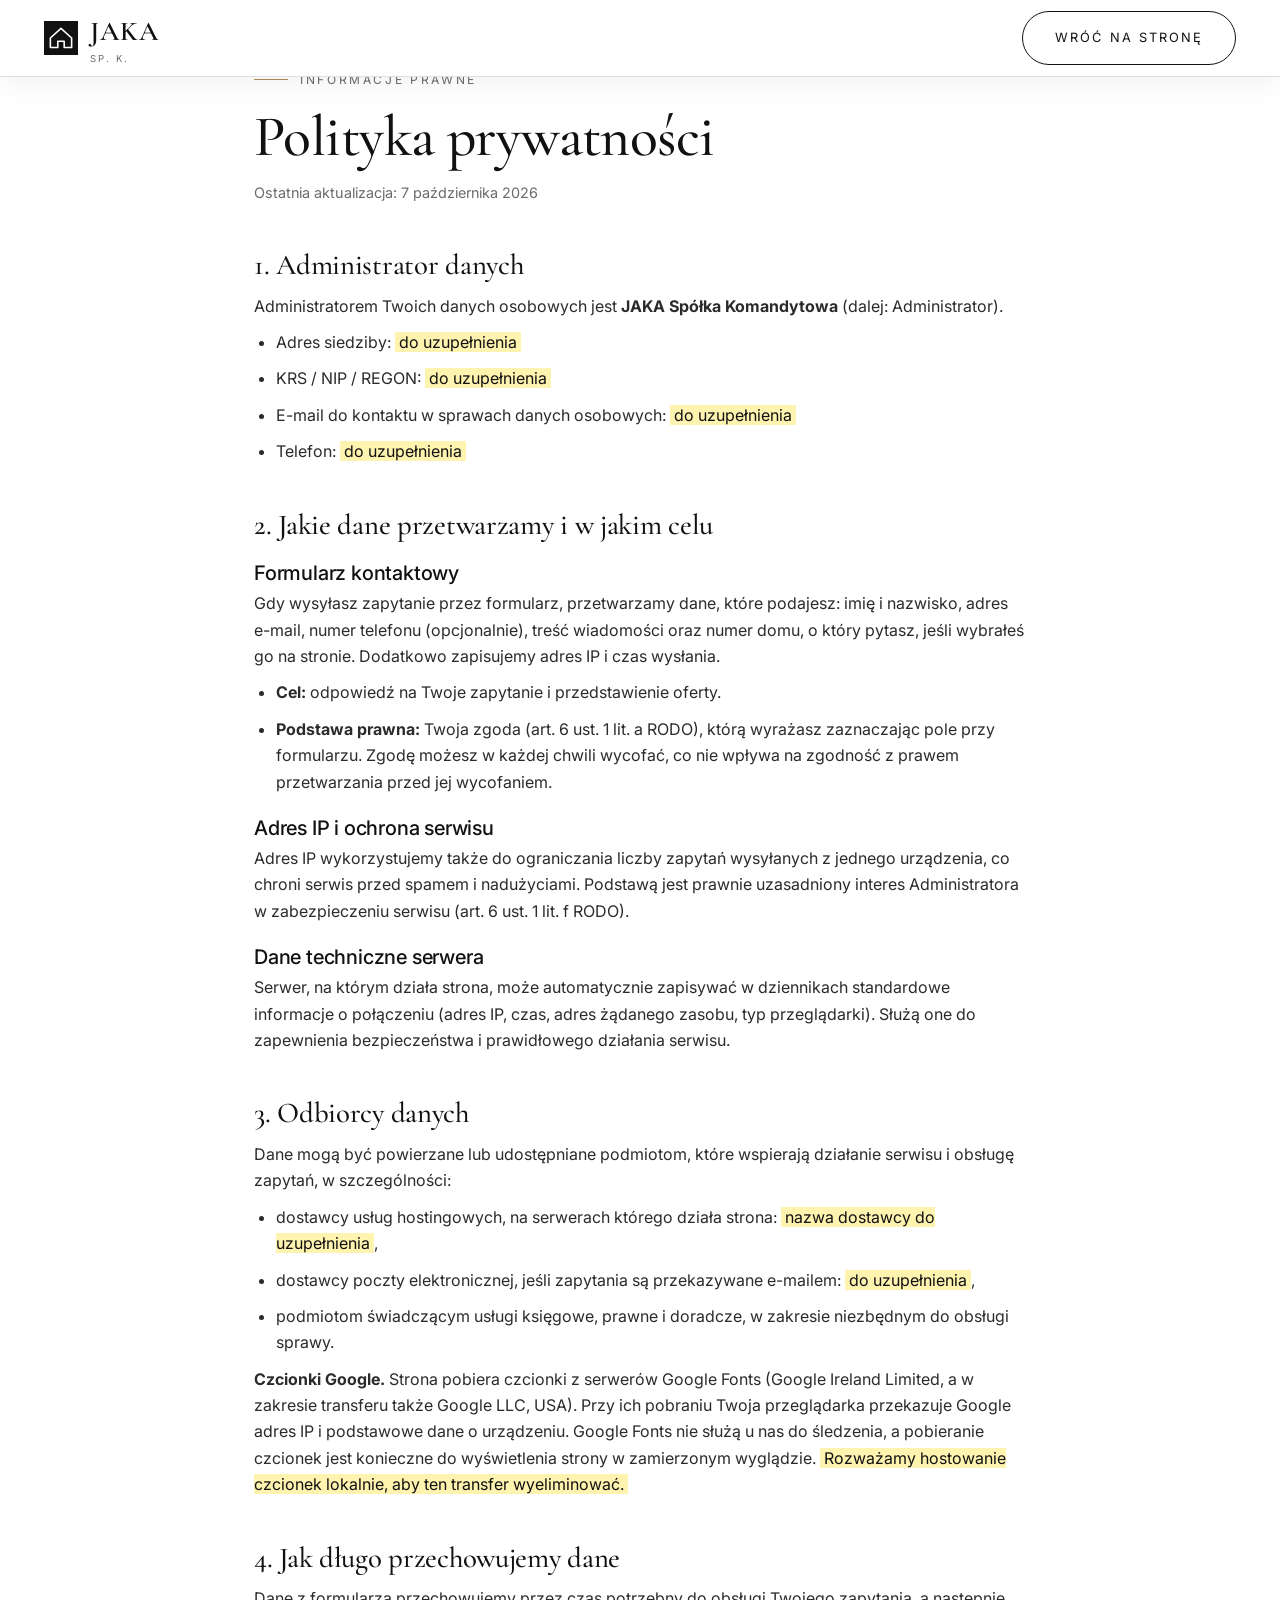
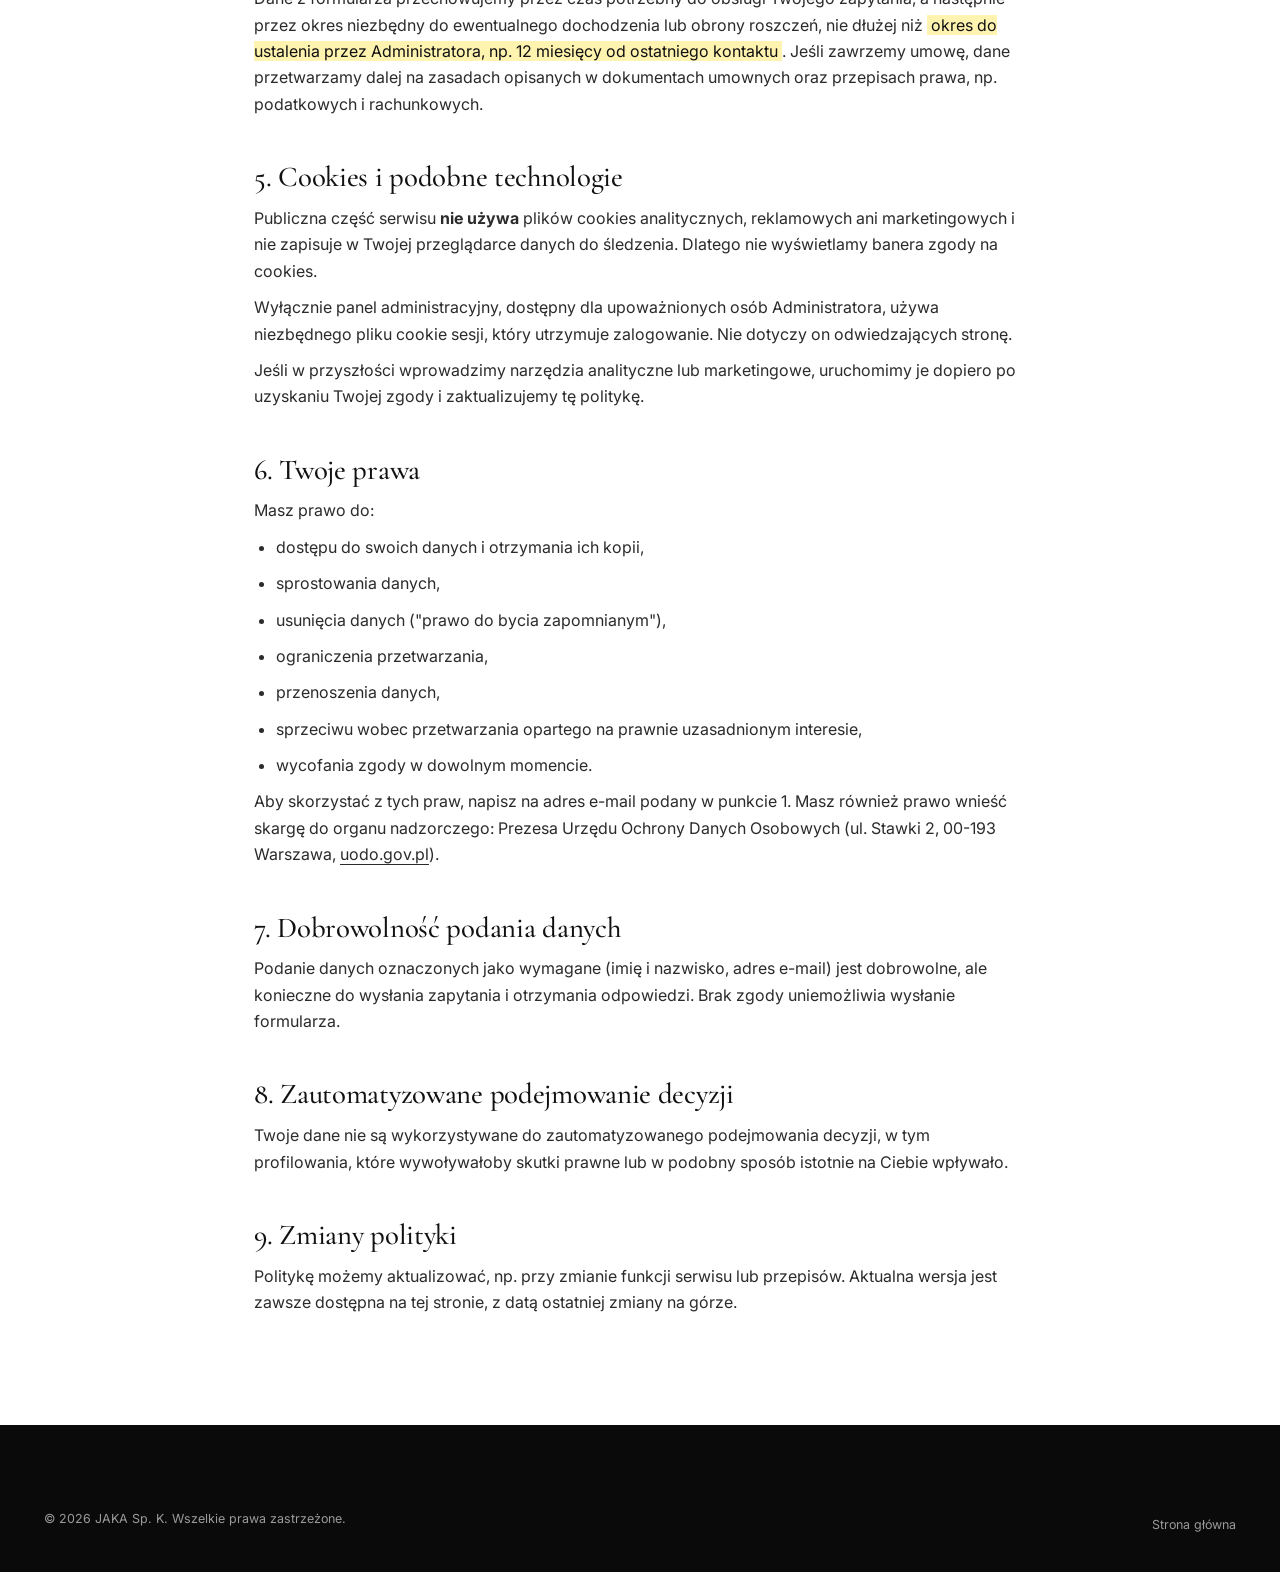
==== polityka-prywatnosci.html @ b1514dec "Wersja pokazowa strony JAKA Sp. K. Statyczna kopia strony z przykladowymi danymi do podgladu na GitH" ====
<!doctype html>
<html lang="pl">
<head>
<meta charset="utf-8">
<meta name="viewport" content="width=device-width,initial-scale=1">
<title>Polityka prywatności | JAKA Sp. K.</title>
<meta name="description" content="Polityka prywatności serwisu JAKA Sp. K.: administrator danych, cele przetwarzania, cookies i prawa osób, których dane dotyczą.">
<meta name="robots" content="noindex,nofollow">
<link rel="icon" href="favicon.ico" sizes="any">
<link rel="icon" href="favicon.svg" type="image/svg+xml">
<link rel="apple-touch-icon" href="apple-touch-icon.png">
<link rel="preconnect" href="https://fonts.googleapis.com">
<link rel="preconnect" href="https://fonts.gstatic.com" crossorigin>
<link rel="stylesheet" href="https://fonts.googleapis.com/css2?family=Cormorant+Garamond:wght@500;600&family=Inter:wght@400;500&display=swap" media="print" onload="this.media='all'">
<noscript><link rel="stylesheet" href="https://fonts.googleapis.com/css2?family=Cormorant+Garamond:wght@500;600&family=Inter:wght@400;500&display=swap"></noscript>
<link rel="stylesheet" href="css/style.css">
</head>
<body>
<header class="site">
  <div class="wrap nav">
    <a class="logo" href="index.html" aria-label="JAKA Sp. K. strona główna">
      <svg viewBox="0 0 64 64" aria-hidden="true"><rect width="64" height="64" fill="#111"/><path d="M12 32 32 14l20 18v18H38V38H26v12H12z" fill="none" stroke="#fff" stroke-width="3" stroke-linejoin="round"/></svg>
      <span>JAKA<small>SP. K.</small></span>
    </a>
    <a class="btn" href="index.html">Wróć na stronę</a>
  </div>
</header>

<main>
<section style="padding:70px 0 100px">
  <div class="wrap legal-page">
    <span class="eyebrow">Informacje prawne</span>
    <h1 style="font-size:clamp(2.2rem,5vw,3.6rem);margin-bottom:12px">Polityka prywatności</h1>
    <p class="upd">Ostatnia aktualizacja: 7 października 2026</p>

    <h2>1. Administrator danych</h2>
    <p>Administratorem Twoich danych osobowych jest <strong>JAKA Spółka Komandytowa</strong> (dalej: Administrator).</p>
    <ul>
      <li>Adres siedziby: <mark>do uzupełnienia</mark></li>
      <li>KRS / NIP / REGON: <mark>do uzupełnienia</mark></li>
      <li>E-mail do kontaktu w sprawach danych osobowych: <mark>do uzupełnienia</mark></li>
      <li>Telefon: <mark>do uzupełnienia</mark></li>
    </ul>

    <h2>2. Jakie dane przetwarzamy i w jakim celu</h2>
    <h3>Formularz kontaktowy</h3>
    <p>Gdy wysyłasz zapytanie przez formularz, przetwarzamy dane, które podajesz: imię i nazwisko, adres e-mail, numer telefonu (opcjonalnie), treść wiadomości oraz numer domu, o który pytasz, jeśli wybrałeś go na stronie. Dodatkowo zapisujemy adres IP i czas wysłania.</p>
    <ul>
      <li><strong>Cel:</strong> odpowiedź na Twoje zapytanie i przedstawienie oferty.</li>
      <li><strong>Podstawa prawna:</strong> Twoja zgoda (art. 6 ust. 1 lit. a RODO), którą wyrażasz zaznaczając pole przy formularzu. Zgodę możesz w każdej chwili wycofać, co nie wpływa na zgodność z prawem przetwarzania przed jej wycofaniem.</li>
    </ul>
    <h3>Adres IP i ochrona serwisu</h3>
    <p>Adres IP wykorzystujemy także do ograniczania liczby zapytań wysyłanych z jednego urządzenia, co chroni serwis przed spamem i nadużyciami. Podstawą jest prawnie uzasadniony interes Administratora w zabezpieczeniu serwisu (art. 6 ust. 1 lit. f RODO).</p>
    <h3>Dane techniczne serwera</h3>
    <p>Serwer, na którym działa strona, może automatycznie zapisywać w dziennikach standardowe informacje o połączeniu (adres IP, czas, adres żądanego zasobu, typ przeglądarki). Służą one do zapewnienia bezpieczeństwa i prawidłowego działania serwisu.</p>

    <h2>3. Odbiorcy danych</h2>
    <p>Dane mogą być powierzane lub udostępniane podmiotom, które wspierają działanie serwisu i obsługę zapytań, w szczególności:</p>
    <ul>
      <li>dostawcy usług hostingowych, na serwerach którego działa strona: <mark>nazwa dostawcy do uzupełnienia</mark>,</li>
      <li>dostawcy poczty elektronicznej, jeśli zapytania są przekazywane e-mailem: <mark>do uzupełnienia</mark>,</li>
      <li>podmiotom świadczącym usługi księgowe, prawne i doradcze, w zakresie niezbędnym do obsługi sprawy.</li>
    </ul>
    <p><strong>Czcionki Google.</strong> Strona pobiera czcionki z serwerów Google Fonts (Google Ireland Limited, a w zakresie transferu także Google LLC, USA). Przy ich pobraniu Twoja przeglądarka przekazuje Google adres IP i podstawowe dane o urządzeniu. Google Fonts nie służą u nas do śledzenia, a pobieranie czcionek jest konieczne do wyświetlenia strony w zamierzonym wyglądzie. <mark>Rozważamy hostowanie czcionek lokalnie, aby ten transfer wyeliminować.</mark></p>

    <h2>4. Jak długo przechowujemy dane</h2>
    <p>Dane z formularza przechowujemy przez czas potrzebny do obsługi Twojego zapytania, a następnie przez okres niezbędny do ewentualnego dochodzenia lub obrony roszczeń, nie dłużej niż <mark>okres do ustalenia przez Administratora, np. 12 miesięcy od ostatniego kontaktu</mark>. Jeśli zawrzemy umowę, dane przetwarzamy dalej na zasadach opisanych w dokumentach umownych oraz przepisach prawa, np. podatkowych i rachunkowych.</p>

    <h2 id="cookies">5. Cookies i podobne technologie</h2>
    <p>Publiczna część serwisu <strong>nie używa</strong> plików cookies analitycznych, reklamowych ani marketingowych i nie zapisuje w Twojej przeglądarce danych do śledzenia. Dlatego nie wyświetlamy banera zgody na cookies.</p>
    <p>Wyłącznie panel administracyjny, dostępny dla upoważnionych osób Administratora, używa niezbędnego pliku cookie sesji, który utrzymuje zalogowanie. Nie dotyczy on odwiedzających stronę.</p>
    <p>Jeśli w przyszłości wprowadzimy narzędzia analityczne lub marketingowe, uruchomimy je dopiero po uzyskaniu Twojej zgody i zaktualizujemy tę politykę.</p>

    <h2>6. Twoje prawa</h2>
    <p>Masz prawo do:</p>
    <ul>
      <li>dostępu do swoich danych i otrzymania ich kopii,</li>
      <li>sprostowania danych,</li>
      <li>usunięcia danych ("prawo do bycia zapomnianym"),</li>
      <li>ograniczenia przetwarzania,</li>
      <li>przenoszenia danych,</li>
      <li>sprzeciwu wobec przetwarzania opartego na prawnie uzasadnionym interesie,</li>
      <li>wycofania zgody w dowolnym momencie.</li>
    </ul>
    <p>Aby skorzystać z tych praw, napisz na adres e-mail podany w punkcie 1. Masz również prawo wnieść skargę do organu nadzorczego: Prezesa Urzędu Ochrony Danych Osobowych (ul. Stawki 2, 00-193 Warszawa, <a href="https://uodo.gov.pl" rel="noopener">uodo.gov.pl</a>).</p>

    <h2>7. Dobrowolność podania danych</h2>
    <p>Podanie danych oznaczonych jako wymagane (imię i nazwisko, adres e-mail) jest dobrowolne, ale konieczne do wysłania zapytania i otrzymania odpowiedzi. Brak zgody uniemożliwia wysłanie formularza.</p>

    <h2>8. Zautomatyzowane podejmowanie decyzji</h2>
    <p>Twoje dane nie są wykorzystywane do zautomatyzowanego podejmowania decyzji, w tym profilowania, które wywoływałoby skutki prawne lub w podobny sposób istotnie na Ciebie wpływało.</p>

    <h2>9. Zmiany polityki</h2>
    <p>Politykę możemy aktualizować, np. przy zmianie funkcji serwisu lub przepisów. Aktualna wersja jest zawsze dostępna na tej stronie, z datą ostatniej zmiany na górze.</p>
  </div>
</section>
</main>

<footer class="site">
  <div class="wrap">
    <div class="legal"><span>&copy; 2026 JAKA Sp. K. Wszelkie prawa zastrzeżone.</span><span><a href="index.html">Strona główna</a></span></div>
  </div>
</footer>
</body>
</html>
---- css/style.css ----
:root{
  --bg:#ffffff;--bg-alt:#f4f3f1;--ink:#111111;--mute:#6b6b6b;--line:rgba(0,0,0,.12);
  --dark:#111111;--on-dark:#f4f3f1;--accent:#b08d57;
  --free:#2f7d4f;--res:#b8860b;--sold:#8a8a8a;
  --serif:"Cormorant Garamond",Georgia,serif;--sans:"Inter",system-ui,-apple-system,"Segoe UI",sans-serif;
  --w:1240px;
}
*{box-sizing:border-box;margin:0;padding:0}
html{scroll-behavior:smooth}
body{font-family:var(--sans);color:var(--ink);background:var(--bg);line-height:1.65;font-size:16px;-webkit-font-smoothing:antialiased}
img,svg{max-width:100%;display:block}
a{color:inherit;text-decoration:none}
.wrap{max-width:var(--w);margin:0 auto;padding:0 24px}
h1,h2,h3{font-family:var(--serif);font-weight:500;line-height:1.1;letter-spacing:-.01em}
h1{font-size:clamp(2.6rem,6vw,5rem)}
h2{font-size:clamp(2rem,4vw,3.2rem);margin-bottom:20px}
h3{font-size:1.6rem}
.eyebrow{font-size:.75rem;letter-spacing:.22em;text-transform:uppercase;color:var(--mute);margin-bottom:16px;display:block}
section{padding:110px 0}
.alt{background:var(--bg-alt)}
.dark{background:var(--dark);color:var(--on-dark)}
.dark .eyebrow{color:#9a9a9a}

.btn{display:inline-block;padding:15px 34px;border:1px solid var(--ink);font-size:.8rem;letter-spacing:.16em;text-transform:uppercase;transition:.25s;background:transparent;color:inherit;cursor:pointer;font-family:var(--sans)}
.btn:hover{background:var(--ink);color:#fff}
.btn.solid{background:var(--ink);color:#fff}
.btn.solid:hover{background:transparent;color:var(--ink)}
.btn.light{border-color:#fff;color:#fff}
.btn.light:hover{background:#fff;color:#111}

.devbar{background:#111;color:#cfcfcf;font-size:.75rem;text-align:center;padding:7px 12px;letter-spacing:.04em}

header.site{position:sticky;top:0;z-index:50;background:rgba(255,255,255,.94);backdrop-filter:blur(8px);border-bottom:1px solid var(--line)}
.nav{display:flex;align-items:center;justify-content:space-between;height:76px;gap:24px}
.logo{display:flex;align-items:center;gap:12px;font-family:var(--serif);font-size:1.7rem;font-weight:600;letter-spacing:.04em}
.logo svg{width:34px;height:34px}
.logo small{font-family:var(--sans);font-size:.6rem;letter-spacing:.2em;color:var(--mute);display:block;margin-top:-4px;font-weight:400}
nav.main ul{display:flex;gap:26px;list-style:none}
nav.main a{font-size:.78rem;letter-spacing:.14em;text-transform:uppercase;padding:6px 0;border-bottom:1px solid transparent;transition:.2s}
nav.main a:hover{border-color:var(--ink)}
.phone{font-size:.9rem;font-weight:500;white-space:nowrap}
.burger{display:none;background:none;border:0;width:40px;height:40px;cursor:pointer}
.burger span{display:block;height:2px;background:var(--ink);margin:7px 8px;transition:.25s}

.hero{position:relative;min-height:82vh;display:flex;align-items:flex-end;color:#fff;padding:0;background:#222}
.hero .bg{position:absolute;inset:0}
.hero .bg svg{width:100%;height:100%;object-fit:cover}
.hero::after{content:"";position:absolute;inset:0;background:linear-gradient(180deg,rgba(0,0,0,.15),rgba(0,0,0,.65))}
.hero .wrap{position:relative;z-index:2;padding-bottom:90px}
.hero p{max-width:560px;margin:22px 0 34px;font-size:1.1rem;color:#e6e6e6}

.two{display:grid;grid-template-columns:1fr 1fr;gap:80px;align-items:center}
.two p+p{margin-top:16px}
.ph{aspect-ratio:4/5;background:#d9d6d0;overflow:hidden}
.ph svg{width:100%;height:100%}
.cap{font-size:.75rem;color:var(--mute);margin-top:8px}

.stats{display:grid;grid-template-columns:repeat(4,1fr);gap:0;border-top:1px solid #333;border-bottom:1px solid #333}
.stat{padding:48px 24px;border-right:1px solid #333;text-align:center}
.stat:last-child{border-right:0}
.stat b{display:block;font-family:var(--serif);font-size:4rem;font-weight:500;line-height:1}
.stat span{font-size:.75rem;letter-spacing:.18em;text-transform:uppercase;color:#9a9a9a}

.filters{display:flex;flex-wrap:wrap;gap:12px;margin:30px 0 36px;align-items:center}
.filters select,.filters button{font:inherit;font-size:.85rem;padding:12px 16px;border:1px solid var(--line);background:#fff;color:var(--ink)}
.filters .chip{cursor:pointer;letter-spacing:.08em;text-transform:uppercase;font-size:.72rem}
.filters .chip.on{background:var(--ink);color:#fff;border-color:var(--ink)}
.cards{display:grid;grid-template-columns:repeat(3,1fr);gap:28px}
.card{background:#fff;border:1px solid var(--line);transition:.3s}
.card:hover{transform:translateY(-4px);box-shadow:0 18px 40px rgba(0,0,0,.08)}
.card .img{aspect-ratio:16/10;background:#d9d6d0;position:relative;overflow:hidden}
.card .img svg{width:100%;height:100%}
.badge{position:absolute;top:14px;left:14px;font-size:.68rem;letter-spacing:.14em;text-transform:uppercase;padding:5px 10px;color:#fff}
.badge.free{background:var(--free)}.badge.res{background:var(--res)}.badge.sold{background:var(--sold)}
.card .body{padding:24px}
.card h3{margin-bottom:6px}
.meta{display:flex;gap:18px;font-size:.85rem;color:var(--mute);margin:10px 0 16px;flex-wrap:wrap}
.price{font-family:var(--serif);font-size:1.7rem}
.card .row{display:flex;justify-content:space-between;align-items:center;margin-top:8px}
.card a.more{font-size:.75rem;letter-spacing:.14em;text-transform:uppercase;border-bottom:1px solid var(--ink)}
.empty{grid-column:1/-1;padding:40px;text-align:center;color:var(--mute)}

.trio{display:grid;grid-template-columns:repeat(3,1fr);gap:48px;margin-top:50px}
.trio .item{border-top:1px solid var(--ink);padding-top:22px}
.trio h3{margin-bottom:10px}
.trio p{color:var(--mute);font-size:.95rem}
.dark .trio .item{border-color:#555}.dark .trio p{color:#b5b5b5}

.map{aspect-ratio:16/9;background:#d9d6d0;display:flex;align-items:center;justify-content:center;color:var(--mute);font-size:.9rem;text-align:center;padding:20px}
.times{list-style:none;margin-top:24px}
.times li{display:flex;justify-content:space-between;padding:14px 0;border-bottom:1px solid var(--line)}

.gallery{display:grid;grid-template-columns:repeat(4,1fr);gap:14px;margin-top:40px}
.gallery .g{aspect-ratio:1;background:#d9d6d0;overflow:hidden}
.gallery .g:nth-child(1),.gallery .g:nth-child(6){grid-column:span 2;grid-row:span 2}
.gallery svg{width:100%;height:100%;transition:transform .6s}
.gallery .g:hover svg{transform:scale(1.06)}

.fin-grid{display:grid;grid-template-columns:1fr 1fr;gap:70px;align-items:start}
.calc label{display:block;font-size:.75rem;letter-spacing:.14em;text-transform:uppercase;color:var(--mute);margin:20px 0 6px}
.calc input[type=number],.calc input[type=range]{width:100%}
.calc input[type=number]{padding:12px;border:1px solid var(--line);font:inherit}
.calc .out{margin-top:30px;padding:28px;background:var(--dark);color:#fff}
.calc .out b{display:block;font-family:var(--serif);font-size:2.6rem;font-weight:500}
.calc small{color:#a8a8a8;font-size:.78rem;display:block;margin-top:8px;line-height:1.5}

form.contact{display:grid;gap:14px}
form.contact input,form.contact textarea,form.contact select{font:inherit;padding:14px 16px;border:1px solid #444;background:transparent;color:#fff;width:100%}
form.contact input::placeholder,form.contact textarea::placeholder{color:#8f8f8f}
form.contact select option{color:#111}
form.contact label.chk{display:flex;gap:10px;font-size:.78rem;color:#b5b5b5;line-height:1.5;align-items:flex-start}
form.contact label.chk input{width:auto;margin-top:3px}
.hp{position:absolute;left:-9999px;opacity:0;height:0;width:0}
.msg{padding:14px;border:1px solid #3d7a55;color:#9ee0b6;display:none;font-size:.9rem}
.contact-info p{margin-bottom:14px;color:#cfcfcf}
.contact-info b{color:#fff;font-weight:500}

footer.site{background:#0a0a0a;color:#9a9a9a;padding:60px 0 30px;font-size:.85rem}
.foot{display:grid;grid-template-columns:2fr 1fr 1fr;gap:40px;padding-bottom:36px;border-bottom:1px solid #222}
.foot h4{color:#fff;font-size:.72rem;letter-spacing:.2em;text-transform:uppercase;margin-bottom:14px;font-weight:500}
.foot ul{list-style:none}.foot li{margin-bottom:8px}
.foot a:hover{color:#fff}
.legal{padding-top:24px;display:flex;justify-content:space-between;gap:16px;flex-wrap:wrap;font-size:.78rem}

.reveal{opacity:0;transform:translateY(24px);transition:opacity .7s ease,transform .7s ease}
.reveal.in-view{opacity:1;transform:none}
@media (prefers-reduced-motion:reduce){.reveal{opacity:1;transform:none;transition:none}html{scroll-behavior:auto}}

@media(max-width:1020px){
  .burger{display:block}
  nav.main{position:absolute;top:76px;left:0;right:0;background:#fff;border-bottom:1px solid var(--line);display:none;padding:12px 24px 24px}
  nav.main.open{display:block}
  nav.main ul{flex-direction:column;gap:6px}
  nav.main a{display:block;padding:10px 0}
  .phone{display:none}
  .two,.fin-grid{grid-template-columns:1fr;gap:40px}
  .cards{grid-template-columns:1fr 1fr}
  .stats{grid-template-columns:1fr 1fr}.stat:nth-child(2){border-right:0}.stat:nth-child(-n+2){border-bottom:1px solid #333}
  .trio{grid-template-columns:1fr;gap:28px}
  .gallery{grid-template-columns:1fr 1fr}
  .foot{grid-template-columns:1fr}
  section{padding:76px 0}
}
@media(max-width:620px){.cards{grid-template-columns:1fr}.stat b{font-size:3rem}}

/* pokaz zdjęć */
.gallery .g{border:0;padding:0;cursor:zoom-in;display:block;width:100%}
.gallery .g:focus-visible{outline:2px solid var(--ink);outline-offset:3px}
.lb{position:fixed;inset:0;z-index:100;background:rgba(10,10,10,.96);color:#fff;display:grid;grid-template-columns:70px 1fr 70px;grid-template-rows:60px 1fr 90px}
.lb[hidden]{display:none}
.lb-top{grid-column:1/-1;display:flex;justify-content:space-between;align-items:center;padding:0 24px;font-size:.8rem;letter-spacing:.14em;text-transform:uppercase}
.lb-top button,.lb-nav{background:none;border:0;color:#fff;cursor:pointer;font:inherit}
.lb-top button{padding:10px 14px;letter-spacing:.14em;text-transform:uppercase;font-size:.75rem}
.lb-top button:hover,.lb-nav:hover{opacity:.7}
.lb-nav{font-size:3rem;line-height:1}
.lb-stage{margin:0;min-height:0;display:flex;flex-direction:column;align-items:center;justify-content:center;gap:12px;touch-action:pan-y}
#lb-img{flex:1;min-height:0;width:100%;display:flex;align-items:center;justify-content:center}
#lb-img svg,#lb-img img{max-width:100%;max-height:100%;width:auto;height:100%;aspect-ratio:3/2;object-fit:contain;animation:lbfade .5s ease}
@keyframes lbfade{from{opacity:0}to{opacity:1}}
#lb-cap{font-size:.85rem;color:#bdbdbd;text-align:center;padding-bottom:4px}
.lb-thumbs{grid-column:1/-1;display:flex;gap:8px;justify-content:center;align-items:center;padding:10px;overflow-x:auto}
.lb-thumbs button{flex:0 0 auto;width:96px;height:64px;border:2px solid transparent;padding:0;background:#222;cursor:pointer;opacity:.55;overflow:hidden}
.lb-thumbs button.on{border-color:#fff;opacity:1}
.lb-thumbs svg,.lb-thumbs img{width:100%;height:100%;object-fit:cover}
body.lb-open{overflow:hidden}
@media(max-width:700px){.lb{grid-template-columns:44px 1fr 44px;grid-template-rows:56px 1fr 80px}.lb-nav{font-size:2.2rem}.lb-thumbs button{width:72px;height:48px}}
@media (prefers-reduced-motion:reduce){#lb-img svg,#lb-img img{animation:none}}

/* hero ze zdjęciem */
.hero .bg picture,.hero .bg img{display:block;width:100%;height:100%}
.hero .bg img{object-fit:cover;object-position:center 55%}
.hero::after{background:linear-gradient(180deg,rgba(0,0,0,.05) 30%,rgba(0,0,0,.7))}
.hero-cap{position:absolute;right:24px;bottom:16px;z-index:2;font-size:.7rem;letter-spacing:.12em;text-transform:uppercase;color:rgba(255,255,255,.75)}

/* czytelność tekstu na zdjęciu hero */
.hero::after{background:linear-gradient(90deg,rgba(0,0,0,.5),rgba(0,0,0,0) 70%),linear-gradient(180deg,rgba(0,0,0,.05) 30%,rgba(0,0,0,.65))}

/* zdjęcia w sekcjach i galerii */
.ph img{width:100%;height:100%;object-fit:cover}
.ph.wide{aspect-ratio:3/2}
.gallery{grid-template-columns:repeat(auto-fill,minmax(260px,1fr))}
.gallery .g{aspect-ratio:3/2}
.gallery .g:nth-child(1),.gallery .g:nth-child(6){grid-column:auto;grid-row:auto}
.gallery img{width:100%;height:100%;object-fit:cover;transition:transform .6s}
.gallery .g:hover img{transform:scale(1.06)}

/* strona prawna */
.legal-page{max-width:820px}
.legal-page h2{font-size:1.8rem;margin:44px 0 12px}
.legal-page h3{font-size:1.25rem;font-family:var(--sans);font-weight:500;margin:22px 0 6px}
.legal-page p,.legal-page li{color:#2b2b2b;margin-bottom:10px}
.legal-page ul{padding-left:22px;margin-bottom:10px}
.legal-page a{border-bottom:1px solid currentColor}
.legal-page .upd{color:var(--mute);font-size:.9rem}
mark{background:#fff3b0;color:#111;padding:0 4px}
footer.site .legal a:hover{color:#fff}

/* ===== NOWOCZESNY WYGLĄD (nadpisuje wcześniejsze reguły) ===== */
:root{--r:20px;--gold:#b08d57;--shadow:0 20px 50px rgba(17,17,17,.10)}
.btn{border-radius:999px;padding:15px 32px;transition:.3s cubic-bezier(.2,.7,.2,1)}
.btn.pill{padding:16px 34px}
.btn.ghost-light{border-color:rgba(255,255,255,.55);color:#fff;background:rgba(255,255,255,.08);backdrop-filter:blur(8px)}
.btn.ghost-light:hover{background:#fff;color:#111}
.btn.light{background:#fff;color:#111;border-color:#fff}
.btn.light:hover{background:transparent;color:#fff}
.eyebrow{display:flex;align-items:center;gap:12px}
.eyebrow::before{content:"";width:34px;height:1px;background:var(--gold)}
.alt{background:linear-gradient(180deg,#f6f5f3,#efede9)}
.ph{border-radius:var(--r);box-shadow:var(--shadow)}
.ph img{transition:transform 1.2s cubic-bezier(.2,.7,.2,1)}
.ph:hover img{transform:scale(1.04)}
.card{border-radius:var(--r);overflow:hidden;border-color:transparent;box-shadow:0 4px 24px rgba(17,17,17,.06)}
.card:hover{transform:translateY(-6px);box-shadow:var(--shadow)}
.badge{border-radius:999px;padding:5px 12px;backdrop-filter:blur(6px)}
.filters select,.filters button{border-radius:999px;padding:12px 20px}
.gallery .g{border-radius:16px}
.calc .out{border-radius:var(--r)}
.calc input[type=number]{border-radius:12px}
form.contact input,form.contact textarea,form.contact select{border-radius:14px}
.stats{gap:16px;border:0}
.stat{background:#1a1a1a;border:1px solid #2a2a2a;border-radius:var(--r);padding:40px 20px}
.stat:last-child{border-right:1px solid #2a2a2a}
.dark .stats{padding:34px 0}
.stat b{background:linear-gradient(180deg,#fff,#b9b3a8);-webkit-background-clip:text;background-clip:text;color:transparent}
.trio .item{border-top-color:var(--gold)}
.reveal{filter:blur(6px);transition:opacity .9s ease,transform .9s cubic-bezier(.2,.7,.2,1),filter .9s ease}
.reveal.in-view{filter:none}
.cards .card:nth-child(3n+2){transition-delay:.06s}
.cards .card:nth-child(3n){transition-delay:.12s}

/* nagłówek przezroczysty nad hero */
header.site{margin-bottom:-77px;transition:background .35s,border-color .35s,box-shadow .35s}
header.site.over{background:transparent;backdrop-filter:none;border-bottom-color:transparent}
header.site.over .logo,header.site.over nav.main a,header.site.over .phone{color:#fff}
header.site.over .logo small{color:rgba(255,255,255,.7)}
header.site.over nav.main a:hover{border-color:#fff}
header.site.over .burger span{background:#fff}
header.site:not(.over){box-shadow:0 6px 30px rgba(0,0,0,.06)}

/* HERO */
.hero{min-height:calc(100svh - 30px);align-items:center;padding:77px 0 0;overflow:hidden;background:#111}
.hero::after{display:none}
.slides{position:absolute;inset:-13% 0;transform:translate3d(0,var(--py,0),0);will-change:transform}
.slide{position:absolute;inset:0;opacity:0;transition:opacity 1.6s ease}
.slide.on{opacity:1}
.slide img{width:100%;height:100%;object-fit:cover;object-position:center 55%;transform:scale(1);transition:transform 12s linear}
.slide.on img{transform:scale(1.12)}
.slide picture{display:block;width:100%;height:100%}
.hero-shade{position:absolute;inset:0;background:linear-gradient(90deg,rgba(8,8,8,.68) 0%,rgba(8,8,8,.25) 55%,rgba(8,8,8,.05) 100%),linear-gradient(180deg,rgba(8,8,8,.45) 0%,rgba(8,8,8,0) 25%,rgba(8,8,8,0) 60%,rgba(8,8,8,.6) 100%)}
.hero-inner{position:relative;z-index:2;padding-bottom:40px}
.hero-kicker{display:inline-block;font-size:.72rem;letter-spacing:.24em;text-transform:uppercase;padding:8px 16px;border:1px solid rgba(255,255,255,.35);border-radius:999px;background:rgba(255,255,255,.08);backdrop-filter:blur(8px);margin-bottom:26px;animation:rise .9s .1s both cubic-bezier(.2,.7,.2,1)}
.hero h1{font-size:clamp(3rem,7.4vw,6.4rem);line-height:1.02;text-shadow:0 2px 30px rgba(0,0,0,.25)}
.hero h1 .ln{display:inline-block;overflow:hidden;padding-bottom:.12em;vertical-align:top}
.hero h1 .w{display:inline-block;animation:wordUp 1s calc(.25s + var(--i)*.12s) both cubic-bezier(.2,.8,.2,1)}
.hero p{animation:rise .9s .9s both cubic-bezier(.2,.7,.2,1)}
.hero-cta{display:flex;gap:14px;flex-wrap:wrap;animation:rise .9s 1.1s both cubic-bezier(.2,.7,.2,1)}
.hero-card{position:absolute;right:max(24px,calc((100vw - 1240px)/2 + 24px));bottom:110px;z-index:3;width:250px;padding:24px;color:#fff;border-radius:var(--r);background:rgba(255,255,255,.12);border:1px solid rgba(255,255,255,.28);backdrop-filter:blur(16px) saturate(140%);-webkit-backdrop-filter:blur(16px) saturate(140%);animation:rise 1s 1.4s both cubic-bezier(.2,.7,.2,1)}
.hero-card[hidden]{display:none}
.hero-card .hc-label{display:block;font-size:.68rem;letter-spacing:.2em;text-transform:uppercase;color:rgba(255,255,255,.8)}
.hero-card b{display:block;font-family:var(--serif);font-weight:500;font-size:4rem;line-height:1.05}
.hero-card .hc-sub{display:block;font-size:.85rem;color:rgba(255,255,255,.85);margin-bottom:12px}
.hero-card a{font-size:.75rem;letter-spacing:.12em;text-transform:uppercase;border-bottom:1px solid rgba(255,255,255,.6)}
.hero-dots{position:absolute;left:50%;bottom:34px;transform:translateX(-50%);z-index:3;display:flex;gap:10px}
.hero-dots button{width:34px;height:3px;border:0;border-radius:3px;background:rgba(255,255,255,.35);cursor:pointer;padding:0;position:relative;overflow:hidden}
.hero-dots button.on::after{content:"";position:absolute;inset:0;background:#fff;transform-origin:left;animation:prog 6.5s linear forwards}
.scroll-ind{position:absolute;left:max(24px,calc((100vw - 1240px)/2 + 24px));bottom:28px;z-index:3;width:26px;height:42px;border:1.5px solid rgba(255,255,255,.7);border-radius:14px}
.scroll-ind i{position:absolute;left:50%;top:8px;width:3px;height:8px;margin-left:-1.5px;background:#fff;border-radius:2px;animation:wheel 1.8s infinite}
.hero-cap{right:24px;bottom:16px;z-index:3}
@keyframes wordUp{from{transform:translateY(110%) rotate(2deg)}to{transform:none}}
@keyframes rise{from{opacity:0;transform:translateY(22px)}to{opacity:1;transform:none}}
@keyframes prog{from{transform:scaleX(0)}to{transform:scaleX(1)}}
@keyframes wheel{0%{opacity:0;transform:translateY(0)}30%{opacity:1}100%{opacity:0;transform:translateY(14px)}}
@media(max-width:1020px){.hero-card{display:none}.scroll-ind{display:none}.hero-cap{display:none}}
@media(max-width:620px){.hero h1{font-size:clamp(2.6rem,13vw,3.6rem)}.hero-dots{bottom:22px}}
@media (prefers-reduced-motion:reduce){
  .hero h1 .w,.hero p,.hero-cta,.hero-kicker,.hero-card{animation:none}
  .slide img,.slide.on img{transition:none;transform:none}.slide{transition:none}
  .reveal{filter:none}.scroll-ind i{animation:none}.hero-dots button.on::after{animation:none;transform:none}
}
.hero .hero-inner{width:100%}
.hero-card b,.stat b,.price{font-variant-numeric:lining-nums;font-feature-settings:"lnum" 1}

/* ===== SEKCJA DOMY ===== */
.avail{margin:26px 0 8px}
.avail-bar{display:flex;height:12px;border-radius:999px;overflow:hidden;background:#e4e1dc;gap:3px}
.avail-bar span{display:block;width:0;transition:width 1.4s cubic-bezier(.2,.7,.2,1)}
.avail-bar .seg-free{background:var(--free)}.avail-bar .seg-res{background:var(--res)}.avail-bar .seg-sold{background:var(--sold)}
.avail-legend{display:flex;gap:26px;flex-wrap:wrap;list-style:none;margin-top:12px;font-size:.88rem;color:var(--mute)}
.avail-legend b{color:var(--ink);font-size:1rem}
.dot{display:inline-block;width:9px;height:9px;border-radius:50%;margin-right:8px}
.dot.free{background:var(--free)}.dot.res{background:var(--res)}.dot.sold{background:var(--sold)}

.filters{margin:26px 0 34px;gap:12px 14px}
.seg{display:inline-flex;background:#fff;border:1px solid var(--line);border-radius:999px;padding:4px;flex-wrap:wrap}
.seg button{border:0;background:transparent;font:inherit;font-size:.82rem;letter-spacing:.06em;padding:9px 18px;border-radius:999px;cursor:pointer;color:var(--mute);transition:.25s}
.seg button i{font-style:normal;font-size:.72rem;margin-left:4px;opacity:.7}
.seg button:hover{color:var(--ink)}
.seg button.on{background:var(--ink);color:#fff}
.filters .chip.on{background:var(--ink);color:#fff;border-color:var(--ink)}
.f-count{margin-left:auto;font-size:.85rem;color:var(--mute)}

.hcard{cursor:pointer;outline-offset:3px}
.hcard:focus-visible{outline:2px solid var(--ink)}
.hcard .img{aspect-ratio:16/10;overflow:hidden;background:#d9d6d0}
.hcard .img img{width:100%;height:100%;object-fit:cover;transition:transform 1s cubic-bezier(.2,.7,.2,1)}
.hcard:hover .img img{transform:scale(1.08)}
.hcard .peek{position:absolute;left:0;right:0;bottom:0;padding:34px 16px 14px;text-align:center;color:#fff;font-size:.72rem;letter-spacing:.18em;text-transform:uppercase;background:linear-gradient(0deg,rgba(0,0,0,.6),transparent);opacity:0;transform:translateY(10px);transition:.35s}
.hcard:hover .peek,.hcard:focus-visible .peek{opacity:1;transform:none}
.hcard .ctype{font-size:.72rem;letter-spacing:.18em;text-transform:uppercase;color:var(--gold)}
.hcard h3{margin:2px 0 8px;font-size:1.9rem}
.hcard .meta b{color:var(--ink);font-weight:500}
.hcard .row{padding-top:14px;border-top:1px solid var(--line);margin-top:6px}
.hcard .price{font-size:1.35rem}
.ask{font:inherit;font-size:.72rem;letter-spacing:.14em;text-transform:uppercase;background:none;border:1px solid var(--ink);border-radius:999px;padding:8px 16px;cursor:pointer;transition:.25s;color:var(--ink)}
.ask:hover{background:var(--ink);color:#fff}
.badge{display:inline-flex;align-items:center;gap:7px}
.badge.free::before{content:"";width:7px;height:7px;border-radius:50%;background:#fff;animation:pulse 1.8s infinite}
.hcard.enter{animation:cardIn .7s var(--d,0ms) both cubic-bezier(.2,.7,.2,1)}
@keyframes cardIn{from{opacity:0;transform:translateY(26px) scale(.97)}to{opacity:1;transform:none}}
@keyframes pulse{0%{box-shadow:0 0 0 0 rgba(255,255,255,.8)}70%{box-shadow:0 0 0 8px rgba(255,255,255,0)}100%{box-shadow:0 0 0 0 rgba(255,255,255,0)}}
.empty .sm-btn{margin-top:16px;font-size:.75rem;padding:11px 24px}

/* okno szczegółów */
.hm{position:fixed;inset:0;z-index:90;background:rgba(10,10,10,.6);backdrop-filter:blur(8px);display:flex;align-items:center;justify-content:center;padding:20px;animation:fade .3s}
.hm[hidden]{display:none}
.hm-card{position:relative;background:#fff;border-radius:24px;overflow:hidden;display:grid;grid-template-columns:1.1fr 1fr;max-width:1000px;width:100%;max-height:92vh;box-shadow:0 40px 100px rgba(0,0,0,.4);animation:pop .45s cubic-bezier(.2,.8,.2,1)}
.hm-img{position:relative;min-height:340px;background:#d9d6d0}
.hm-img img{position:absolute;inset:0;width:100%;height:100%;object-fit:cover}
.hm-body{padding:40px 38px;overflow:auto}
.hm-body h3{font-size:3rem;margin:4px 0 20px}
.hm-specs{display:grid;grid-template-columns:1fr 1fr;gap:1px;background:var(--line);border:1px solid var(--line);border-radius:14px;overflow:hidden}
.hm-specs div{background:#fff;padding:14px 16px}
.hm-specs dt{font-size:.68rem;letter-spacing:.16em;text-transform:uppercase;color:var(--mute)}
.hm-specs dd{font-family:var(--serif);font-size:1.6rem;line-height:1.2;margin-top:2px;font-variant-numeric:lining-nums}
.hm-price{font-family:var(--serif);font-size:2.2rem;margin:24px 0 6px}
.hm-note{font-size:.78rem;color:var(--mute);margin-bottom:22px}
.hm-nav{display:flex;justify-content:space-between;align-items:center;margin-top:26px;padding-top:18px;border-top:1px solid var(--line);font-size:.82rem;color:var(--mute)}
.hm-nav button{background:none;border:0;font:inherit;color:var(--ink);cursor:pointer;padding:6px 0}
.hm-nav button:hover{opacity:.6}
.hm-close{position:absolute;top:14px;right:14px;z-index:2;width:42px;height:42px;border-radius:50%;border:0;background:rgba(255,255,255,.92);font-size:1.7rem;line-height:1;cursor:pointer;box-shadow:0 4px 16px rgba(0,0,0,.2)}
.hm-close:hover{background:#fff;transform:rotate(90deg)}
.hm-close{transition:.3s}
@keyframes fade{from{opacity:0}to{opacity:1}}
@keyframes pop{from{opacity:0;transform:translateY(30px) scale(.96)}to{opacity:1;transform:none}}
@media(max-width:820px){
  .hm-card{grid-template-columns:1fr;overflow:auto}
  .hm-img{min-height:0;aspect-ratio:16/10}
  .hm-body{padding:26px 22px;overflow:visible}
  .hm-body h3{font-size:2.4rem}
  .f-count{margin-left:0;width:100%}
}
@media (prefers-reduced-motion:reduce){.hcard.enter,.badge.free::before,.hm,.hm-card{animation:none}.avail-bar span{transition:none}.hcard:hover .img img{transform:none}}
.hcard h3,.hm-body h3,.hm-price{font-variant-numeric:lining-nums;font-feature-settings:"lnum" 1}
.gallery{grid-template-columns:repeat(3,1fr);gap:16px}
@media(max-width:1020px){.gallery{grid-template-columns:repeat(2,1fr)}}
@media(max-width:520px){.gallery{grid-template-columns:1fr}}

/* ===== POPRAWKI MOBILE ===== */
.calc input[type=range]{accent-color:#111;height:28px;cursor:pointer}
input[type=checkbox]{accent-color:#111}
form.contact label.chk input{width:20px;height:20px;flex:0 0 20px;margin-top:1px}
.hero-dots button{overflow:visible}
.hero-dots button::before{content:"";position:absolute;inset:-16px -5px}
.hero-dots button.on::after{border-radius:3px}
.foot a{display:inline-block;padding:7px 0}
.legal a{display:inline-block;padding:6px 0}
@media(max-width:700px){
  .seg{display:flex;width:100%;overflow-x:auto;flex-wrap:nowrap;scrollbar-width:none;border-radius:999px}
  .seg::-webkit-scrollbar{display:none}
  .seg button{white-space:nowrap;flex:0 0 auto;padding:12px 18px}
  .filters select,.filters .chip{min-height:46px}
  .filters select{flex:1 1 40%}
  .ask{padding:11px 18px}
  .hm-nav button{padding:12px 4px}
  .lb-top button{padding:14px 16px}
  nav.main a{padding:14px 0}
}
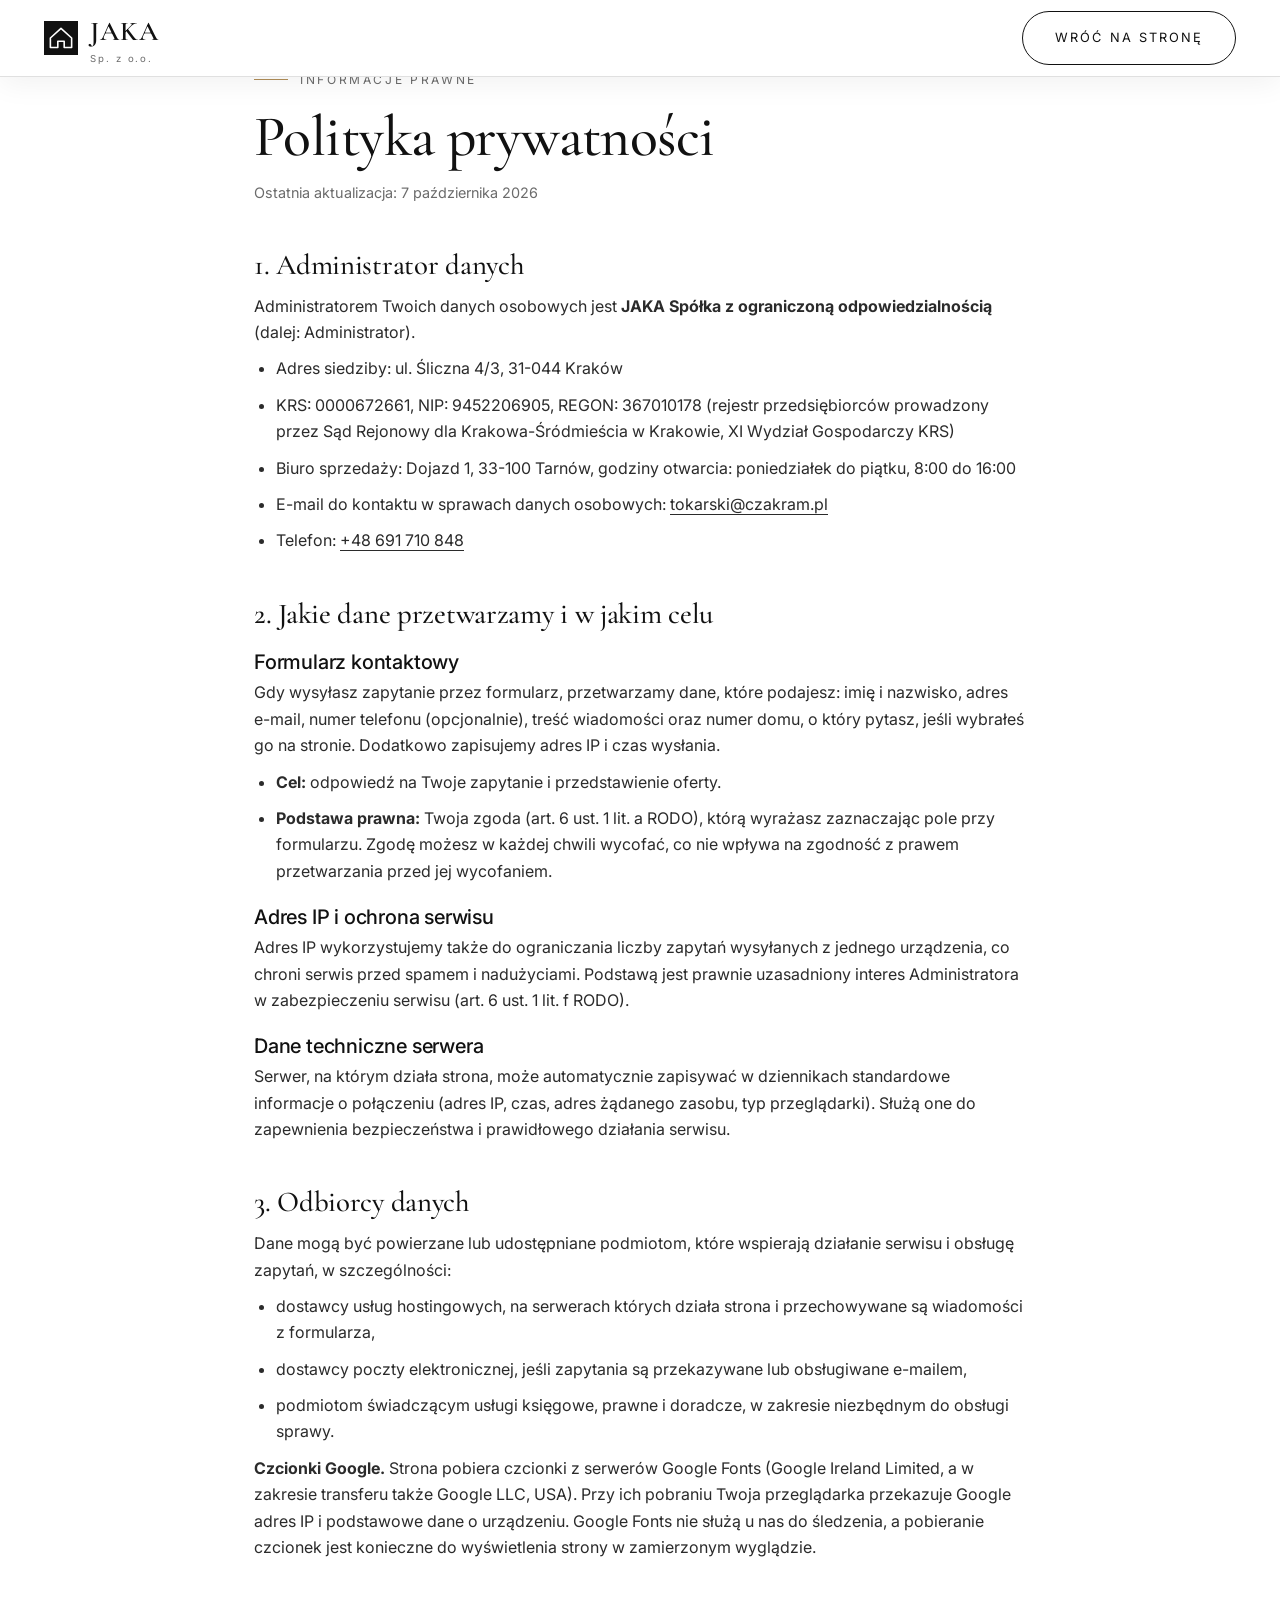
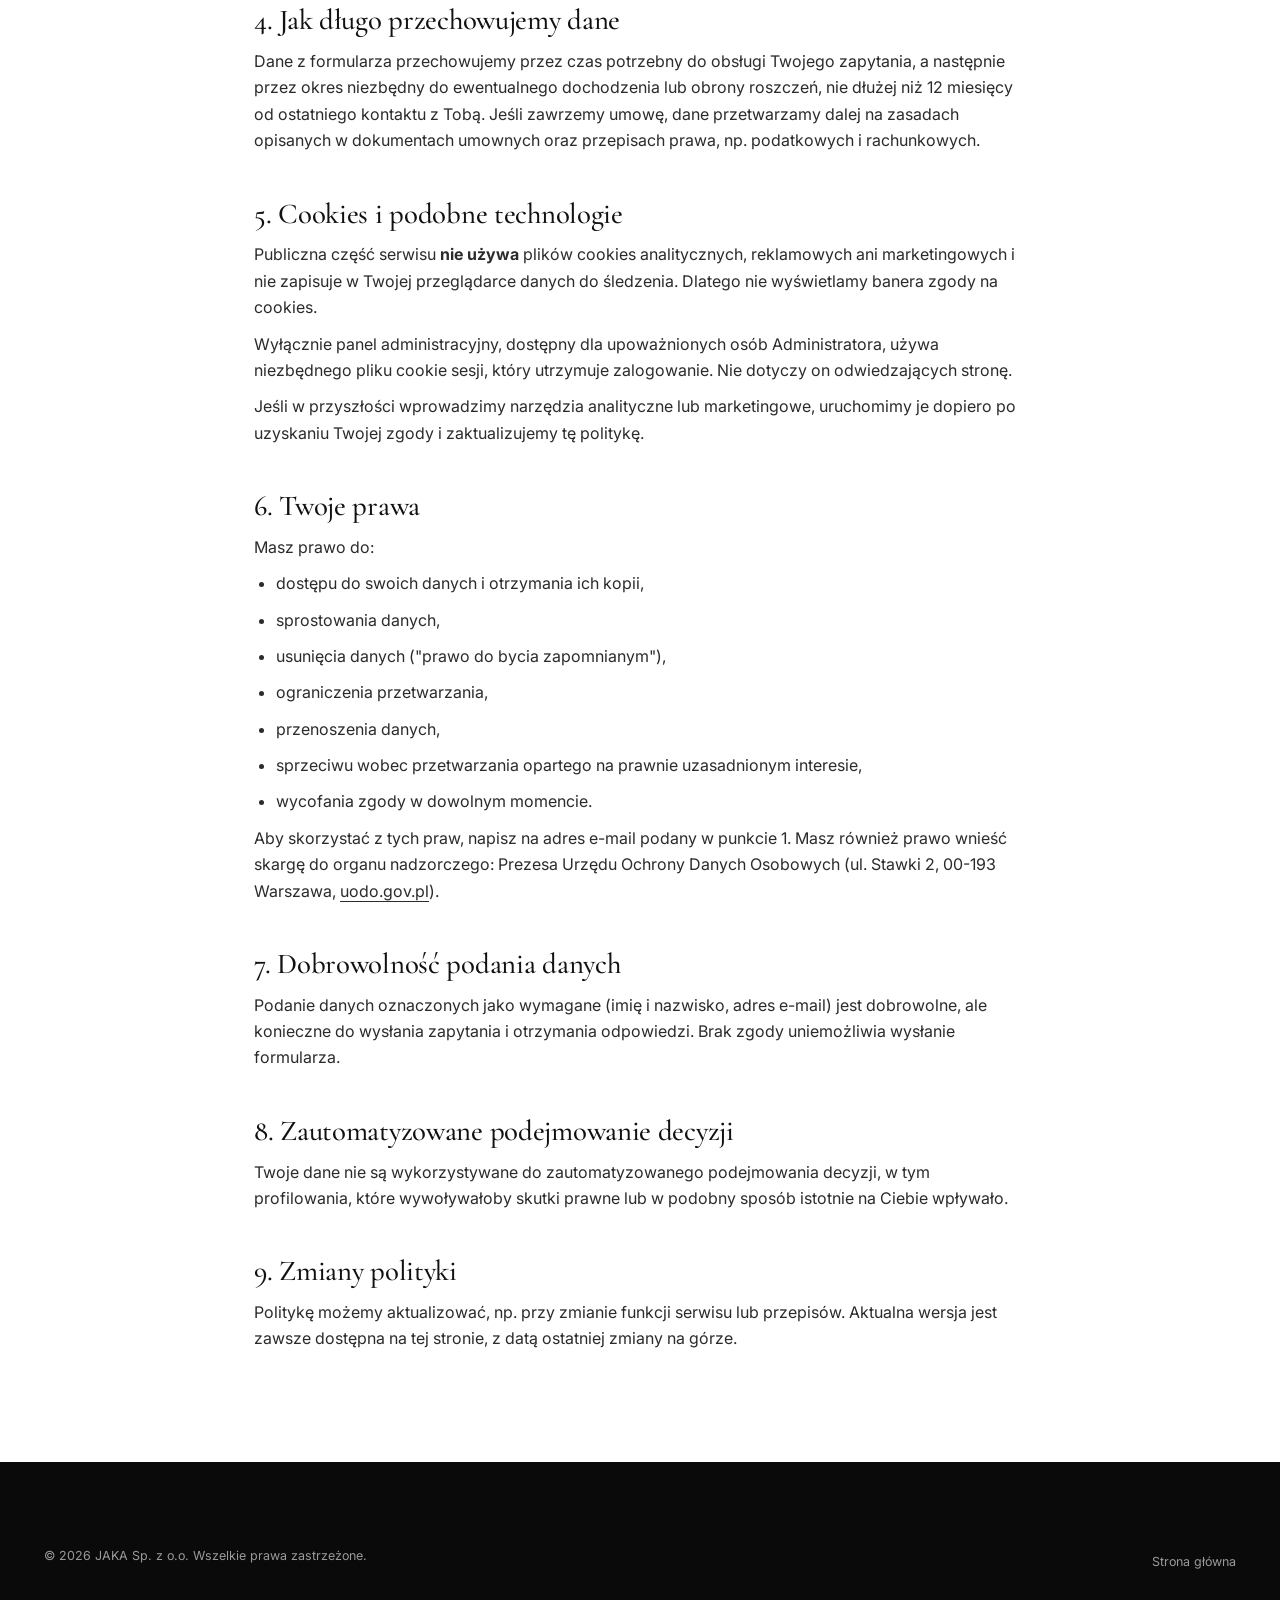
==== commit 8b70f1d3: "Odswiezona wersja pokazowa: nowa nazwa firmy, kontakt, Inwestor, polityka Co-Authored-By: Claude Son" ====
--- a/polityka-prywatnosci.html
+++ b/polityka-prywatnosci.html
@@ -3,8 +3,8 @@
 <head>
 <meta charset="utf-8">
 <meta name="viewport" content="width=device-width,initial-scale=1">
-<title>Polityka prywatności | JAKA Sp. K.</title>
-<meta name="description" content="Polityka prywatności serwisu JAKA Sp. K.: administrator danych, cele przetwarzania, cookies i prawa osób, których dane dotyczą.">
+<title>Polityka prywatności | JAKA Sp. z o.o.</title>
+<meta name="description" content="Polityka prywatności serwisu JAKA Sp. z o.o.: administrator danych, cele przetwarzania, cookies i prawa osób, których dane dotyczą.">
 <meta name="robots" content="noindex,nofollow">
 <link rel="icon" href="favicon.ico" sizes="any">
 <link rel="icon" href="favicon.svg" type="image/svg+xml">
@@ -18,9 +18,9 @@
 <body>
 <header class="site">
   <div class="wrap nav">
-    <a class="logo" href="index.html" aria-label="JAKA Sp. K. strona główna">
+    <a class="logo" href="index.html" aria-label="JAKA Sp. z o.o. strona główna">
       <svg viewBox="0 0 64 64" aria-hidden="true"><rect width="64" height="64" fill="#111"/><path d="M12 32 32 14l20 18v18H38V38H26v12H12z" fill="none" stroke="#fff" stroke-width="3" stroke-linejoin="round"/></svg>
-      <span>JAKA<small>SP. K.</small></span>
+      <span>JAKA<small>Sp. z o.o.</small></span>
     </a>
     <a class="btn" href="index.html">Wróć na stronę</a>
   </div>
@@ -34,12 +34,13 @@
     <p class="upd">Ostatnia aktualizacja: 7 października 2026</p>
 
     <h2>1. Administrator danych</h2>
-    <p>Administratorem Twoich danych osobowych jest <strong>JAKA Spółka Komandytowa</strong> (dalej: Administrator).</p>
+    <p>Administratorem Twoich danych osobowych jest <strong>JAKA Spółka z ograniczoną odpowiedzialnością</strong> (dalej: Administrator).</p>
     <ul>
-      <li>Adres siedziby: <mark>do uzupełnienia</mark></li>
-      <li>KRS / NIP / REGON: <mark>do uzupełnienia</mark></li>
-      <li>E-mail do kontaktu w sprawach danych osobowych: <mark>do uzupełnienia</mark></li>
-      <li>Telefon: <mark>do uzupełnienia</mark></li>
+      <li>Adres siedziby: ul. Śliczna 4/3, 31-044 Kraków</li>
+      <li>KRS: 0000672661, NIP: 9452206905, REGON: 367010178 (rejestr przedsiębiorców prowadzony przez Sąd Rejonowy dla Krakowa-Śródmieścia w Krakowie, XI Wydział Gospodarczy KRS)</li>
+      <li>Biuro sprzedaży: Dojazd 1, 33-100 Tarnów, godziny otwarcia: poniedziałek do piątku, 8:00 do 16:00</li>
+      <li>E-mail do kontaktu w sprawach danych osobowych: <a href="mailto:tokarski@czakram.pl">tokarski@czakram.pl</a></li>
+      <li>Telefon: <a href="tel:+48691710848">+48 691 710 848</a></li>
     </ul>
 
     <h2>2. Jakie dane przetwarzamy i w jakim celu</h2>
@@ -57,14 +58,14 @@
     <h2>3. Odbiorcy danych</h2>
     <p>Dane mogą być powierzane lub udostępniane podmiotom, które wspierają działanie serwisu i obsługę zapytań, w szczególności:</p>
     <ul>
-      <li>dostawcy usług hostingowych, na serwerach którego działa strona: <mark>nazwa dostawcy do uzupełnienia</mark>,</li>
-      <li>dostawcy poczty elektronicznej, jeśli zapytania są przekazywane e-mailem: <mark>do uzupełnienia</mark>,</li>
+      <li>dostawcy usług hostingowych, na serwerach których działa strona i przechowywane są wiadomości z formularza,</li>
+      <li>dostawcy poczty elektronicznej, jeśli zapytania są przekazywane lub obsługiwane e-mailem,</li>
       <li>podmiotom świadczącym usługi księgowe, prawne i doradcze, w zakresie niezbędnym do obsługi sprawy.</li>
     </ul>
-    <p><strong>Czcionki Google.</strong> Strona pobiera czcionki z serwerów Google Fonts (Google Ireland Limited, a w zakresie transferu także Google LLC, USA). Przy ich pobraniu Twoja przeglądarka przekazuje Google adres IP i podstawowe dane o urządzeniu. Google Fonts nie służą u nas do śledzenia, a pobieranie czcionek jest konieczne do wyświetlenia strony w zamierzonym wyglądzie. <mark>Rozważamy hostowanie czcionek lokalnie, aby ten transfer wyeliminować.</mark></p>
+    <p><strong>Czcionki Google.</strong> Strona pobiera czcionki z serwerów Google Fonts (Google Ireland Limited, a w zakresie transferu także Google LLC, USA). Przy ich pobraniu Twoja przeglądarka przekazuje Google adres IP i podstawowe dane o urządzeniu. Google Fonts nie służą u nas do śledzenia, a pobieranie czcionek jest konieczne do wyświetlenia strony w zamierzonym wyglądzie.</p>
 
     <h2>4. Jak długo przechowujemy dane</h2>
-    <p>Dane z formularza przechowujemy przez czas potrzebny do obsługi Twojego zapytania, a następnie przez okres niezbędny do ewentualnego dochodzenia lub obrony roszczeń, nie dłużej niż <mark>okres do ustalenia przez Administratora, np. 12 miesięcy od ostatniego kontaktu</mark>. Jeśli zawrzemy umowę, dane przetwarzamy dalej na zasadach opisanych w dokumentach umownych oraz przepisach prawa, np. podatkowych i rachunkowych.</p>
+    <p>Dane z formularza przechowujemy przez czas potrzebny do obsługi Twojego zapytania, a następnie przez okres niezbędny do ewentualnego dochodzenia lub obrony roszczeń, nie dłużej niż 12 miesięcy od ostatniego kontaktu z Tobą. Jeśli zawrzemy umowę, dane przetwarzamy dalej na zasadach opisanych w dokumentach umownych oraz przepisach prawa, np. podatkowych i rachunkowych.</p>
 
     <h2 id="cookies">5. Cookies i podobne technologie</h2>
     <p>Publiczna część serwisu <strong>nie używa</strong> plików cookies analitycznych, reklamowych ani marketingowych i nie zapisuje w Twojej przeglądarce danych do śledzenia. Dlatego nie wyświetlamy banera zgody na cookies.</p>
@@ -98,7 +99,7 @@
 
 <footer class="site">
   <div class="wrap">
-    <div class="legal"><span>&copy; 2026 JAKA Sp. K. Wszelkie prawa zastrzeżone.</span><span><a href="index.html">Strona główna</a></span></div>
+    <div class="legal"><span>&copy; 2026 JAKA Sp. z o.o. Wszelkie prawa zastrzeżone.</span><span><a href="index.html">Strona główna</a></span></div>
   </div>
 </footer>
 </body>
--- a/css/style.css
+++ b/css/style.css
@@ -375,3 +375,11 @@
   .lb-top button{padding:14px 16px}
   nav.main a{padding:14px 0}
 }
+
+/* sekcja Inwestor: karta z danymi spółki */
+.facts{background:#f6f5f3;border-radius:var(--r,20px);padding:10px 30px;box-shadow:0 20px 50px rgba(17,17,17,.06)}
+.facts div{display:flex;justify-content:space-between;align-items:baseline;gap:24px;padding:18px 0;border-bottom:1px solid var(--line)}
+.facts div:last-child{border-bottom:0}
+.facts dt{font-size:.72rem;letter-spacing:.16em;text-transform:uppercase;color:var(--mute);flex:0 0 auto}
+.facts dd{font-family:var(--serif);font-size:1.4rem;line-height:1.25;text-align:right;font-variant-numeric:lining-nums}
+@media(max-width:620px){.facts{padding:6px 20px}.facts div{flex-direction:column;gap:4px}.facts dd{text-align:left}}
